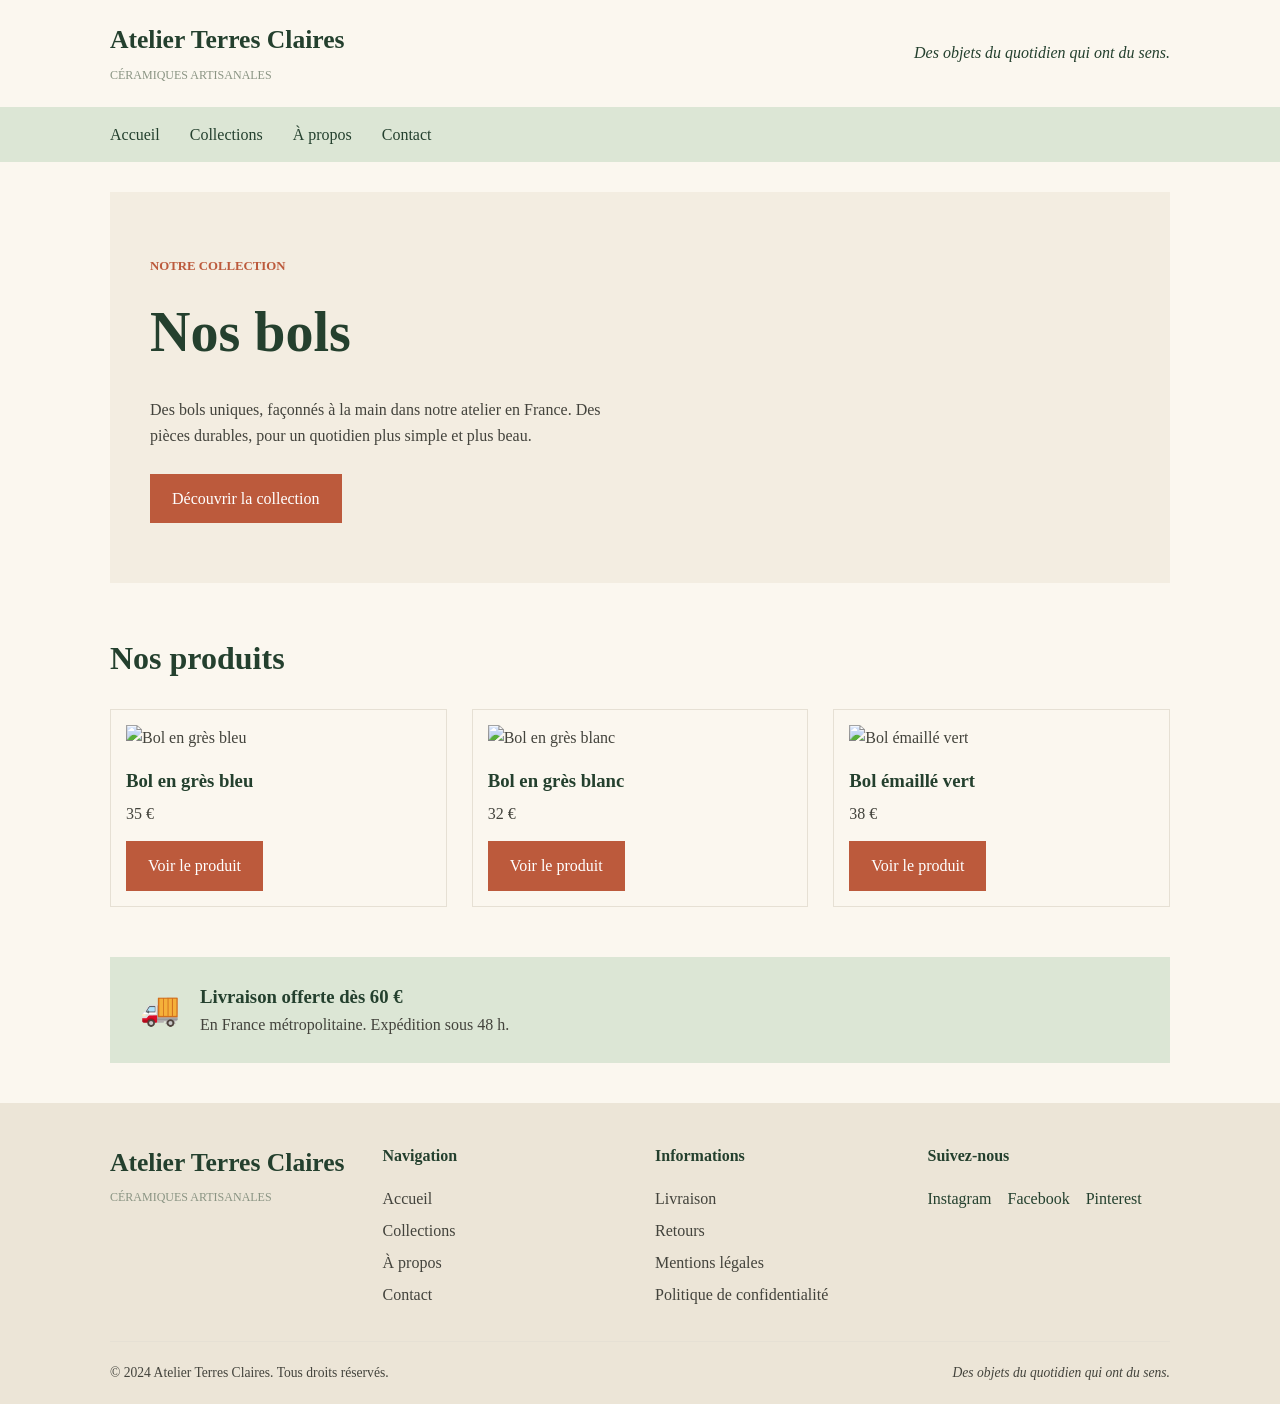
==== index.html @ 229e96cb "Maquette responsive avec menu burger" ====
<!DOCTYPE html>
<html lang="fr">
<head>
    <meta charset="UTF-8">
    <meta name="viewport" content="width=device-width, initial-scale=1.0">
    <title>Atelier Terres Claires</title>
    <link rel="stylesheet" href="style.css">
    <script src="script.js" defer></script>
</head>
<body>

    <!-- EN-TÊTE -->

    <header>
        <div class="container header-container">
            <div class="logo-text">
                <h1>Atelier Terres Claires</h1>
                <span>Céramiques artisanales</span>
            </div>
            <div class="header-slogan">
                Des objets du quotidien qui ont du sens.
            </div>
        </div>
    </header>

    <!-- NAVIGATION -->

    <nav>
        <div class="container nav-container">
            <ul class="nav-menu" id="nav-menu">
                <li><a href="#">Accueil</a></li>
                <li><a href="#">Collections</a></li>
                <li><a href="#">À propos</a></li>
                <li><a href="#">Contact</a></li>
            </ul>

        
            <button class="burger" id="burger"
                aria-label="Ouvrir le menu"
                aria-expanded="false"
                aria-controls="nav-menu">
                <span></span>
                <span></span>
                <span></span>
            </button>
        </div>
    </nav>

    <!-- CONTENU PRINCIPAL -->

    <main class="container">

        <!-- HERO -->
        <section class="hero">
            <div class="hero-content">
                <span class="hero-tag">Notre collection</span>
                <h2>Nos bols</h2>
                <p>Des bols uniques, façonnés à la main dans notre atelier en France. Des pièces durables, pour un quotidien plus simple et plus beau.</p>
                <a href="#" class="btn">Découvrir la collection</a>
            </div>
        </section>

        <!-- PRODUITS -->
        <section class="products-section">
            <h2 class="section-title">Nos produits</h2>

            <div class="products-grid">
                <div class="product-card">
                    <img src="#" alt="Bol en grès bleu" class="product-image">
                    <h3 class="product-title">Bol en grès bleu</h3>
                    <div class="product-price">35 €</div>
                    <a href="#" class="btn">Voir le produit</a>
                </div>

                <div class="product-card">
                    <img src="#" alt="Bol en grès blanc" class="product-image">
                    <h3 class="product-title">Bol en grès blanc</h3>
                    <div class="product-price">32 €</div>
                    <a href="#" class="btn">Voir le produit</a>
                </div>

                <div class="product-card">
                    <img src="#" alt="Bol émaillé vert" class="product-image">
                    <h3 class="product-title">Bol émaillé vert</h3>
                    <div class="product-price">38 €</div>
                    <a href="#" class="btn">Voir le produit</a>
                </div>
            </div>
        </section>

        <!-- BANDEAU LIVRAISON -->
        <div class="delivery-banner">
            <div class="delivery-icon">🚚</div>
            <div class="delivery-text">
                <h3>Livraison offerte dès 60 €</h3>
                <p>En France métropolitaine. Expédition sous 48 h.</p>
            </div>
        </div>

    </main>

    <!-- PIED DE PAGE -->
    <footer>
        <div class="container">
            <div class="footer-grid">
                <div class="footer-col">
                    <div class="logo-text">
                        <h1>Atelier Terres Claires</h1>
                        <span>Céramiques artisanales</span>
                    </div>
                </div>
                <div class="footer-col">
                    <h4>Navigation</h4>
                    <ul>
                        <li><a href="#">Accueil</a></li>
                        <li><a href="#">Collections</a></li>
                        <li><a href="#">À propos</a></li>
                        <li><a href="#">Contact</a></li>
                    </ul>
                </div>
                <div class="footer-col">
                    <h4>Informations</h4>
                    <ul>
                        <li><a href="#">Livraison</a></li>
                        <li><a href="#">Retours</a></li>
                        <li><a href="#">Mentions légales</a></li>
                        <li><a href="#">Politique de confidentialité</a></li>
                    </ul>
                </div>
                <div class="footer-col">
                    <h4>Suivez-nous</h4>
                    <div class="social-icons">
                        <a href="#">Instagram</a>
                        <a href="#">Facebook</a>
                        <a href="#">Pinterest</a>
                    </div>
                </div>
            </div>
            <div class="footer-bottom">
                <p>© 2024 Atelier Terres Claires. Tous droits réservés.</p>
                <p class="footer-bottom-slogan">Des objets du quotidien qui ont du sens.</p>
            </div>
        </div>
    </footer>

</body>
</html>
---- style.css ----
/* Atelier Terres Claires */

* {
    margin: 0;
    padding: 0;
    box-sizing: border-box;
}

body {
    font-family: Georgia, serif;
    color: #43433C;
    background: #FBF7EF;
    line-height: 1.6;
}

.container {
    max-width: 1100px;
    margin: 0 auto;
    padding: 0 20px;
}

.btn {
    display: inline-block;
    background: #BC5A3C;
    color: #fff;
    text-decoration: none;
    padding: 12px 22px;
}

/* En-tête */
header { padding: 20px 0; }

.header-container {
    display: flex;
    align-items: center;
    justify-content: space-between;
}

.logo-text h1 {
    color: #24402E;
    font-size: 1.6rem;
}

.logo-text span {
    color: #8A9483;
    font-size: 0.75rem;
    text-transform: uppercase;
}

.header-slogan {
    color: #24402E;
    font-style: italic;
}

/* Navigation */
nav { background: #DCE6D5; }

nav ul {
    list-style: none;
    display: flex;
    gap: 30px;
    padding: 15px 0;
}

nav a {
    color: #24402E;
    text-decoration: none;
}

/* Hero */
.hero {
    background: #F3EDE1;
    padding: 60px 40px;
    margin: 30px 0;
}

.hero-content { max-width: 50%; }

.hero-tag {
    color: #BC5A3C;
    text-transform: uppercase;
    font-weight: bold;
    font-size: 0.8rem;
}

.hero-content h2 {
    color: #24402E;
    font-size: 3.5rem;
    margin: 10px 0 20px;
}

.hero-content p { margin-bottom: 25px; }

/* Produits */
.products-section { margin: 50px 0; }

.section-title {
    color: #24402E;
    font-size: 2rem;
    margin-bottom: 25px;
}

.products-grid {
    display: grid;
    grid-template-columns: repeat(3, 1fr);
    gap: 25px;
}

.product-card {
    border: 1px solid #E6E0D4;
    padding: 15px;
}

.product-image {
    width: 100%;
    height: 200px;
    object-fit: cover;
}

.product-title {
    color: #24402E;
    margin: 15px 0 5px;
}

.product-price { margin-bottom: 15px; }

/* Bandeau livraison */
.delivery-banner {
    background: #DCE6D5;
    padding: 25px 30px;
    margin: 40px 0;
    display: flex;
    align-items: center;
    gap: 20px;
}

.delivery-icon { font-size: 2rem; }

.delivery-text h3 { color: #24402E; }

/* Pied de page */
footer {
    background: #ECE5D7;
    padding: 40px 0 20px;
    margin-top: 40px;
}

.footer-grid {
    display: grid;
    grid-template-columns: repeat(4, 1fr);
    gap: 30px;
}

.footer-col h4 {
    color: #24402E;
    margin-bottom: 15px;
}

.footer-col ul { list-style: none; }

.footer-col a {
    color: #43433C;
    text-decoration: none;
    line-height: 2;
}

.social-icons a {
    color: #24402E;
    margin-right: 12px;
}

.footer-bottom {
    display: flex;
    justify-content: space-between;
    border-top: 1px solid #E6E0D4;
    margin-top: 30px;
    padding-top: 20px;
    font-size: 0.85rem;
}

.footer-bottom-slogan { font-style: italic; }




/* Repère de position pour le menu déroulant */
nav { position: relative; }



/* Bouton burger : caché sur grand écran */
.burger {
  display: none;
  flex-direction: column;   /* les 3 barres empilées */
  gap: 5px;                 /* espace entre les barres */
  border: none;
  background: none;
  cursor: pointer;
}

/* Les 3 barres */
.burger span {
  width: 26px;
  height: 3px;
  background: #24402E;     
}

/* Sous 768 px : mode mobile  */
@media (max-width: 768px) {

    .logo-text h1 {
	color: #24402E;
	font-size: 1.2rem;
}

    .nav-container {
    display: flex;
    justify-content: flex-end;   /* le burger vers la droite */
    
  }

    .burger { display: flex; }    /*pour afficher l'icône burger*/ 

  /* Le menu : caché, et positionné juste sous la barre de nav */
    .nav-menu {
    display: none;               /* caché par défaut */
    position: absolute;
    top: 100%;                   /* colle sous la nav */
    left: 0;
    right: 0;
    flex-direction: column;
    align-items: center;      /* liens centré horizontalement */
    gap: 2;                      /* annule le gap: 30px du bureau */
    background: #DCE6D5;         /* même fond que la nav */
  }

    .nav-menu.is-open { display: flex; }   /* le JS l'affiche au clic */

    .nav-menu a { padding: 12px 20px; }    /* liens plus aérés à toucher */

   
     
  .products-grid { grid-template-columns: 1fr; }   /* produits empilés */
  .footer-grid   { grid-template-columns: 1fr; text-align: center;} /* pied : 1 colonne */
  .hero-content  { max-width: 100%; }              /* le texte respire */
  .hero          { padding: 40px 20px; }           /* moins de padding */
  .product-card {text-align: center;}
  .hero-content {text-align: center;}
 
   h2 {text-align: center;}
  
}
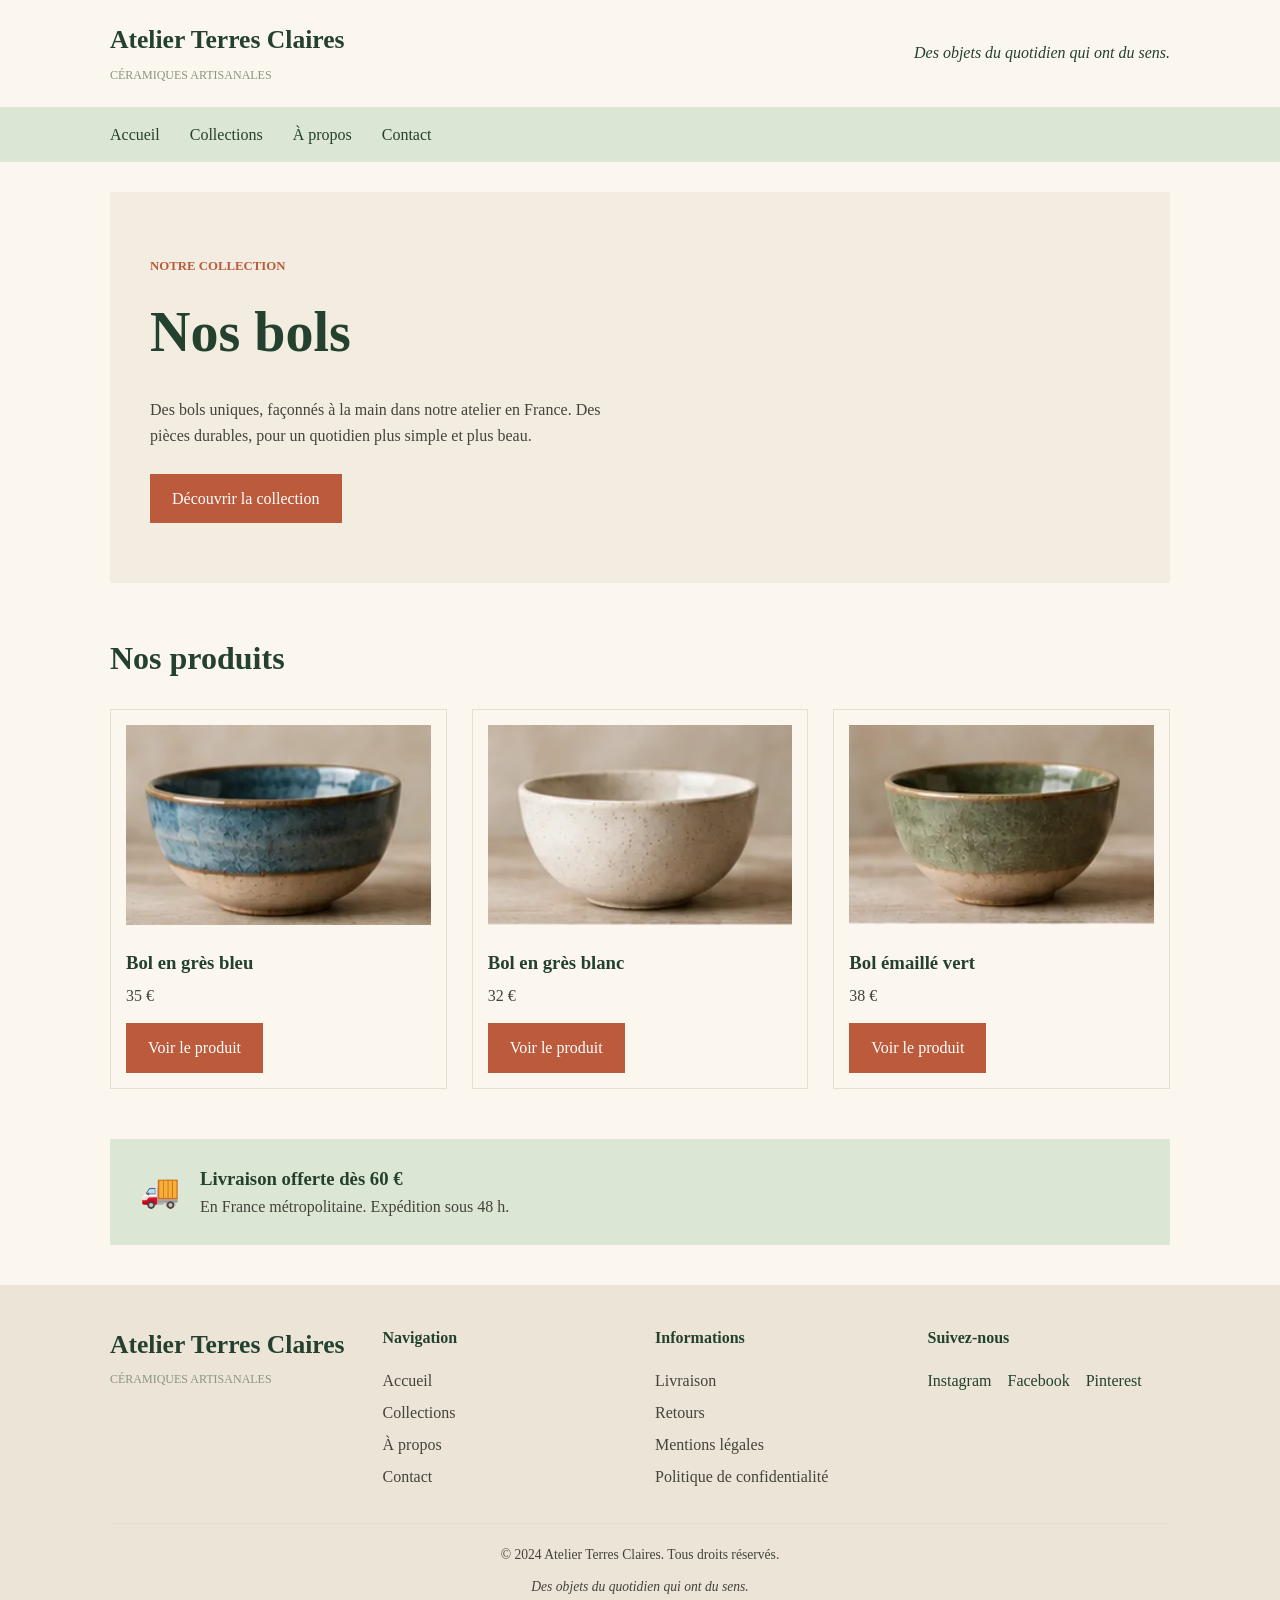
==== commit 6b9ba76f: "images webp + correctif responsive" ====
--- a/index.html
+++ b/index.html
@@ -66,21 +66,21 @@
 
             <div class="products-grid">
                 <div class="product-card">
-                    <img src="#" alt="Bol en grès bleu" class="product-image">
+                    <img src="bol_bleu.webp" alt="Bol en grès bleu" class="product-image">
                     <h3 class="product-title">Bol en grès bleu</h3>
                     <div class="product-price">35 €</div>
                     <a href="#" class="btn">Voir le produit</a>
                 </div>
 
                 <div class="product-card">
-                    <img src="#" alt="Bol en grès blanc" class="product-image">
+                    <img src="bol_blanc.webp" alt="Bol en grès blanc" class="product-image">
                     <h3 class="product-title">Bol en grès blanc</h3>
                     <div class="product-price">32 €</div>
                     <a href="#" class="btn">Voir le produit</a>
                 </div>
 
                 <div class="product-card">
-                    <img src="#" alt="Bol émaillé vert" class="product-image">
+                    <img src="bol_vert.webp" alt="Bol émaillé vert" class="product-image">
                     <h3 class="product-title">Bol émaillé vert</h3>
                     <div class="product-price">38 €</div>
                     <a href="#" class="btn">Voir le produit</a>
--- a/style.css
+++ b/style.css
@@ -230,7 +230,7 @@
     right: 0;
     flex-direction: column;
     align-items: center;      /* liens centré horizontalement */
-    gap: 2;                      /* annule le gap: 30px du bureau */
+    gap:2rem;                      /* annule le gap: 30px du bureau */
     background: #DCE6D5;         /* même fond que la nav */
   }
 
@@ -251,5 +251,9 @@
   
 }
 
-
-
+.footer-bottom {
+    flex-direction: column;
+    gap: 10px;
+    text-align: center;
+}
+
